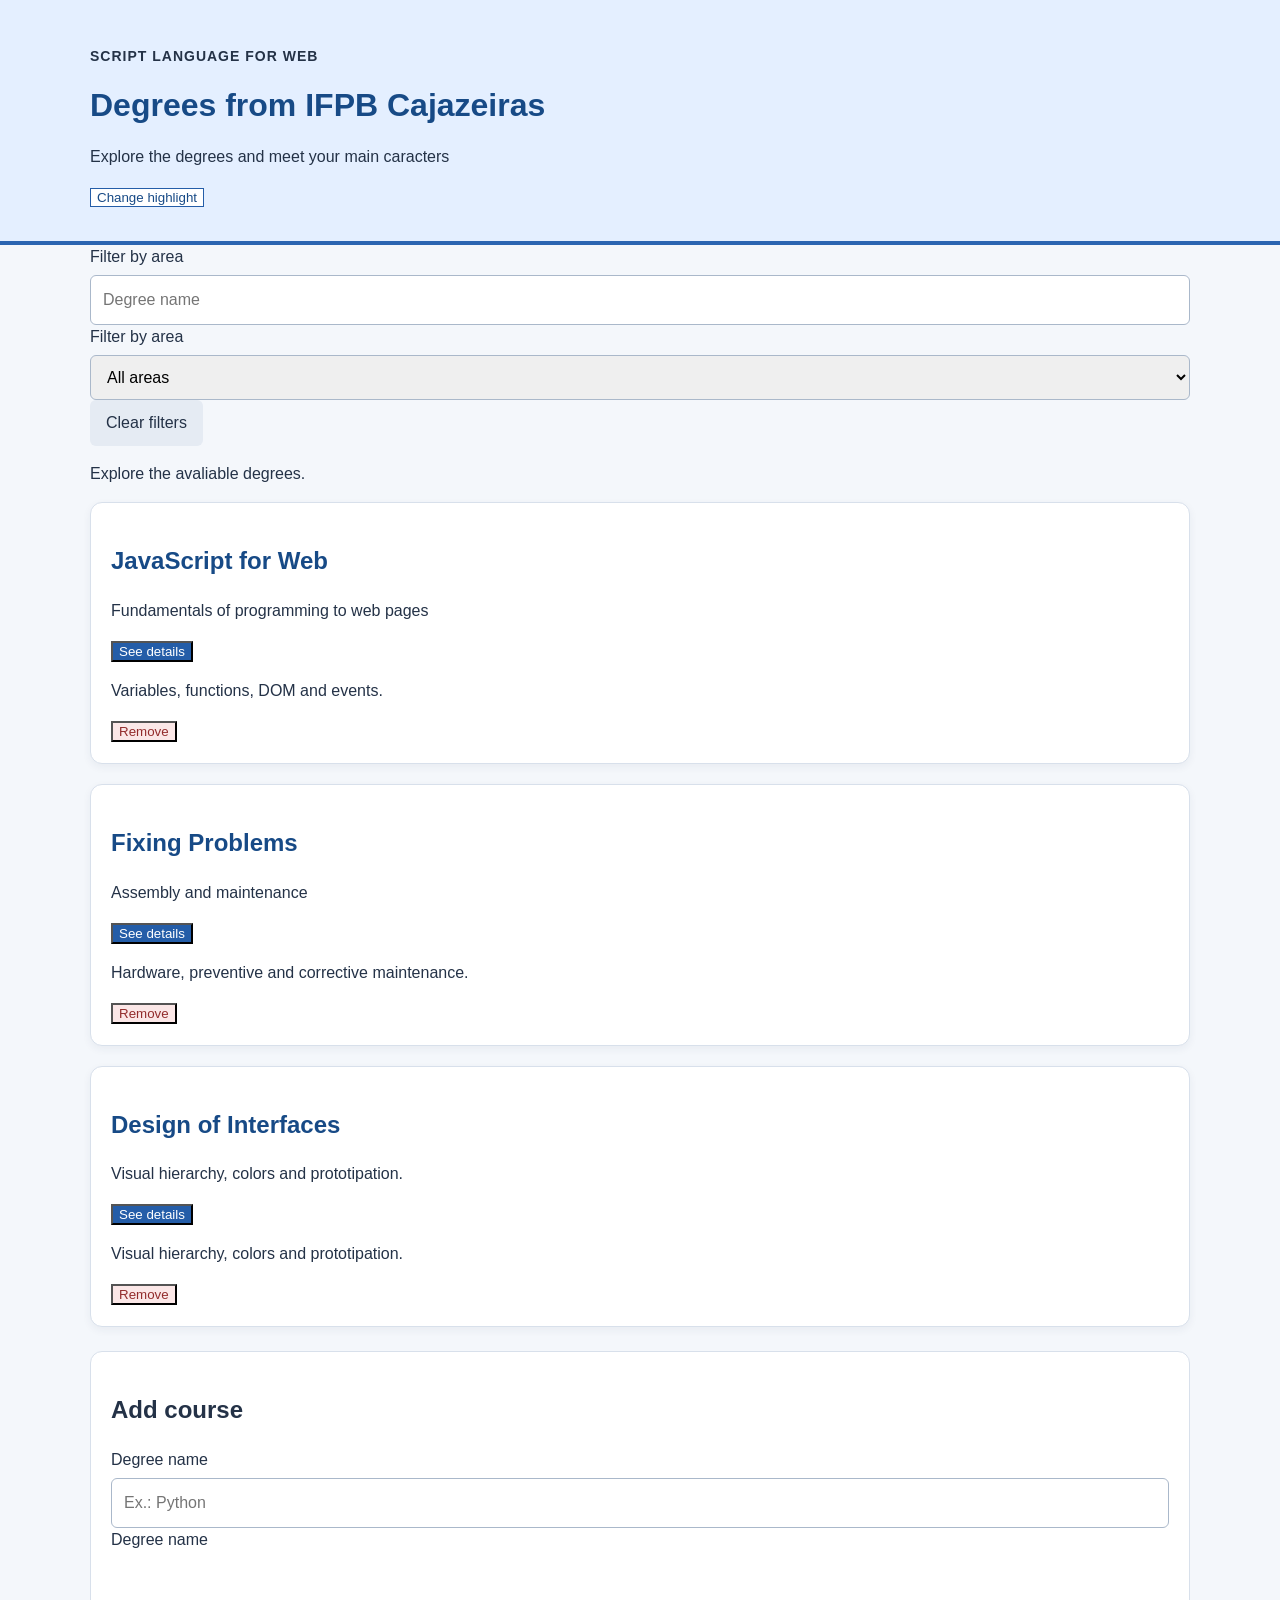
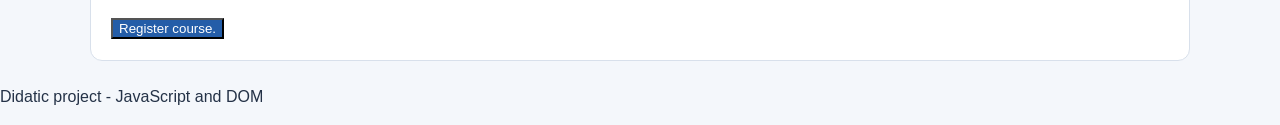
==== class-7/index.html @ cce6c675 "Class 7" ====
<!DOCTYPE html>
<html lang="en">
<head>
    <meta charset="UTF-8">
    <meta name="viewport" content="width=device-width, initial-scale=1.0">
    <title>Interactive Panel of Degrees</title>
    <link rel="stylesheet" href="style.css">
</head>
<body>
    <header class="top">
        <div class="container">
            <p class="identify">Script Language for Web</p>
            <h1 id="main-title">Interactive Panel of Degrees</h1>
            <p id="subtitle">Explore the degrees and meet your main caracters</p>
            <button id="btn-theme" class="button-sec" type="button">Change highlight</button>
        </div>
    </header>
    <main class="container">
        <section class="panel-filters">
            <div class="box">
                <label for="" class="search-box">Filter by area</label>
                <input type="search" name="" id="search-box" placeholder="Degree name">
            </div>
            <div class="box">
                <label for="filter-area">Filter by area</label>
                <select name="" id="filter-area">
                    <option value="all">All areas</option>
                    <option value="programming">Programming</option>
                    <option value="infraestructure">Infraestructure</option>
                    <option value="design">Design</option>
                </select>
            </div>
            <button type="button" class="button" id="clear-button">Clear filters</button>
        </section>
        <p class="messages" id="messages" role="status">Explore the avaliable degrees.</p>
        <section class="grade-of-degrees" id="degrees-list" aria-label="List of degrees">
            <article class="card-degree" data-area="programming">
                <h2>JavaScript for Web</h2>
                <p class="description">Fundamentals of programming to web pages</p>
                <button type="button" class="main-button" data-action="details">See details</button>
                <p class="hidden-details">Variables, functions, DOM and events.</p>
                <button type="button" class="button-danger" data-action="remove">Remove</button>
            </article>
            <article class="card-degree" data-area="infraestructure">
                <h2>Fixing Problems</h2>
                <p class="description">Assembly and maintenance</p>
                <button type="button" class="main-button" data-action="details">See details</button>
                <p class="hidden-details">Hardware, preventive and corrective maintenance.</p>
                <button type="button" class="button-danger" data-action="remove">Remove</button>
            </article>
            <article class="card-degree" data-area="design">
                <h2>Design of Interfaces</h2>
                <p class="description">Visual hierarchy, colors and prototipation.</p>
                <button type="button" class="main-button" data-action="details">See details</button>
                <p class="hidden-details">Visual hierarchy, colors and prototipation.</p>
                <button type="button" class="button-danger" data-action="remove">Remove</button>
            </article>
        </section>
        <section class="register-panel">
            <h2>Add course</h2>
            <form action="">
                <div class="box">
                    <label for="degree-name">Degree name</label>
                    <input type="text" name="name" id="degree-name" required placeholder="Ex.: Python">
                </div>
                <div class="box">
                    <label for="degree-name">Degree name</label>
                    <section name="area" required id="degree-name">
                        <option value="programming"></option>
                        <option value="infraestructure"></option>
                        <option value="design"></option>
                    </section>
                </div>
                <button type="submit" class="main-button">Register course.</button>
            </form>
        </section>
    </main>
    <footer class="foot">
        <p>Didatic project - JavaScript and DOM</p>
    </footer>
    <script src="main.js"></script>
</body>
</html>
---- class-7/style.css ----
* {
    box-sizing: border-box;
}

body {
    margin: 0;
    font-family: Arial, sans-serif;
    color: #243247;
    background: #f4f7fb;
    line-height: 1.5;
}

.container {
    width: min(100% - 32px, 1100px);
    margin: 0 auto;
}

.top {
    padding: 32px 0;
    background: #e4efff;
    border-bottom: 4px solid #2b65b1;
}

.identify {
    font-size: 14px;
    font-weight: bold;
    text-transform: uppercase;
    letter-spacing: 1px;
}

h1 {
    margin: 12px 0;
    color: #174a86;
}

.filter-area,
.register-panel {
    display: flex;
    flex-wrap: wrap;
    align-items: end;
    gap: 16px;
    padding: 20px;
    margin: 24px 0;
    background: #ffffff;
    border: 1px solid #d8e0eb;
    border-radius: 12px;
}

.register-panel {
    display: block;
}

.box {
    display: flex;
    flex-direction: column;
    gap: 6px;
    flex: 1;
    min-width: 180px;
}

input,
select {
    width: 100%;
    padding: 12px;
    border: 1px solid #aab8ca;
    border-radius: 6px;
    font: inherit;
}

.button {
    padding: 11px 16px;
    border: 0;
    border-radius: 6px;
    background: #e5ebf3;
    color: #243247;
    cursor: pointer;
    font: inherit;
}

.main-button {
    background: #245da8;
    color: #ffffff;
}

.button-sec {
    background: #ffffff;
    border: 1px solid #245da8;
    color: #174a86;
}

.button-danger {
    background: #fbe7e7;
    color: #922b2b;
}

.grade-of-degrees{
    display: grid;
    grid-template-columns: repeat((auto-fit, minmax(250px, 1fr)));
    gap: 20px;
}

.card-degree h2{
    color: #174a86;
}

.details{
    padding: 12px;
    background: #edf5ff;
    border-radius: 6px;
}

.card-degree{
    padding: 20px;
    background: white;
    border: 1px solid #d8e0eb;
    border-radius: 12px;
    box-shadow: 0 3px 8px rgba(30, 50, 80, 0.06);
}

.message{
    padding: 12px 16px;
    background-color: #e6f1ff;
    border-radius: 8px;
}

.sucess-message{
    color: #14532d;
    background: #dcfce7;
}
.error-message{
    color: #922b2b;
    background: #fee2e2;
}

.highlights{
    border-color: #245da8;
    box-shadow: 0 0 0 3px #c9e0ff;
}

.theme-toggle{
    background: #fff7d6;
}

.hidden{
    display: none;
}

.card-degree.expanded{

}
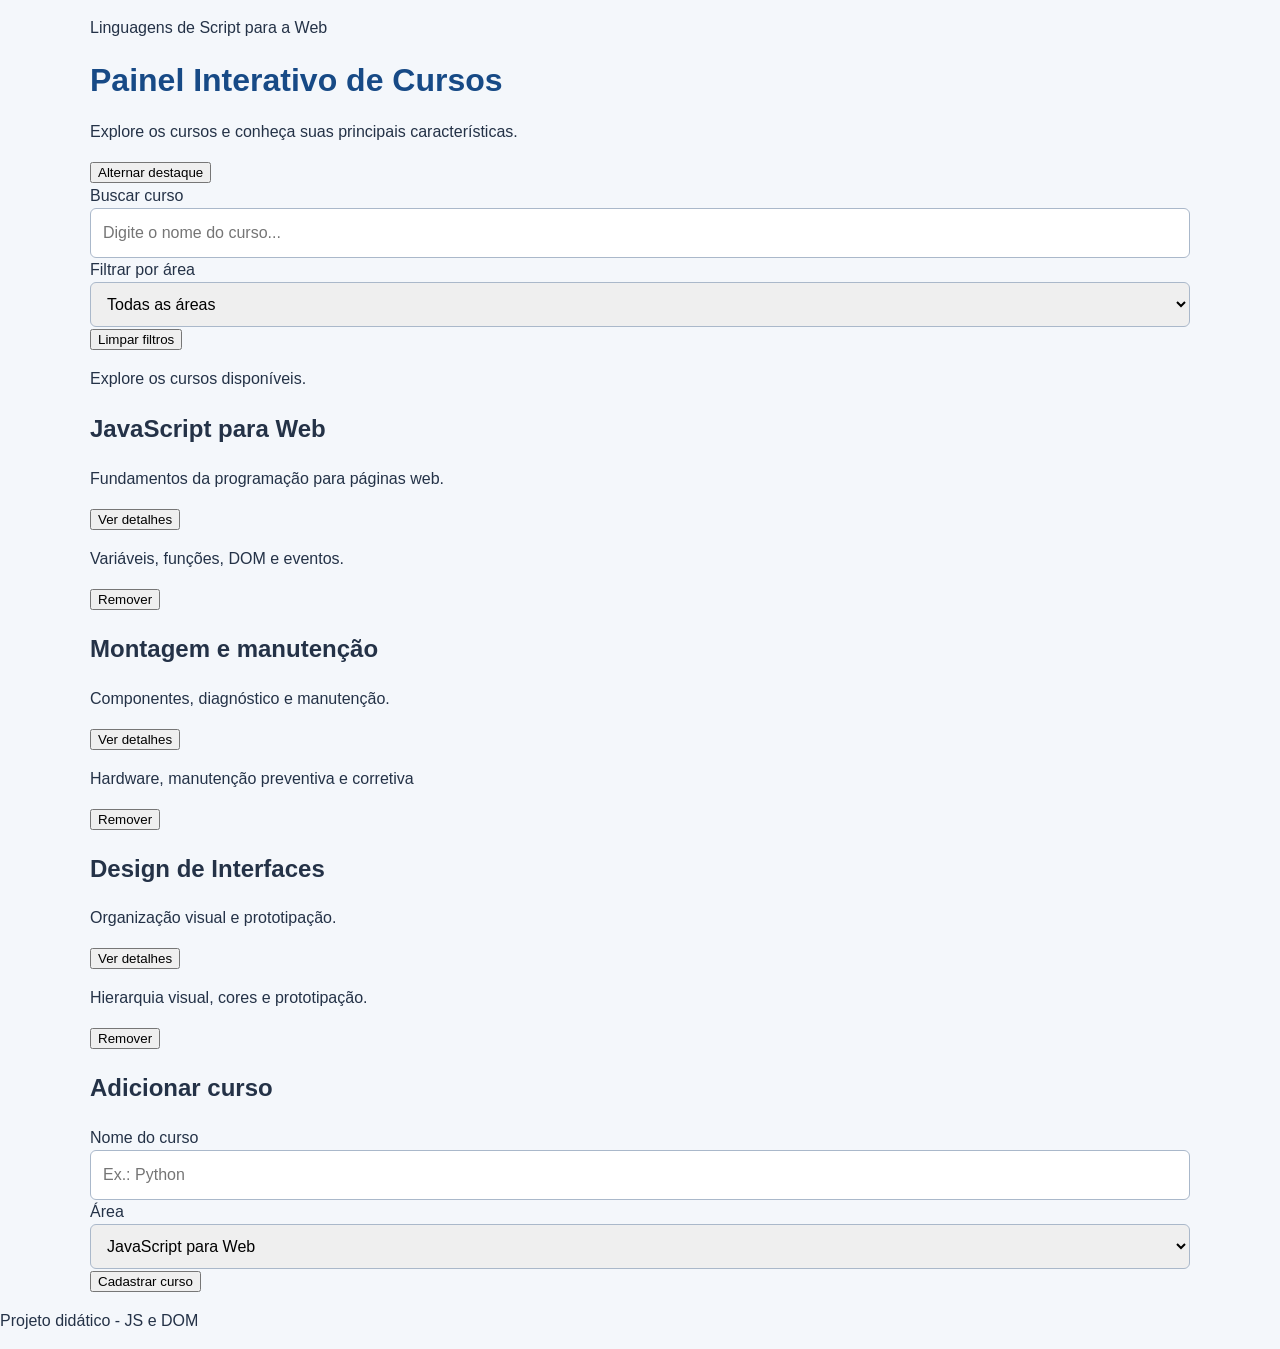
==== commit 4c5ba85b: "Atualizando a página com conteúdo em português, pois estava bugando" ====
--- a/class-7/index.html
+++ b/class-7/index.html
@@ -1,83 +1,95 @@
 <!DOCTYPE html>
-<html lang="en">
+<html lang="pt-br">
+
 <head>
     <meta charset="UTF-8">
     <meta name="viewport" content="width=device-width, initial-scale=1.0">
-    <title>Interactive Panel of Degrees</title>
+    <title>Painel Interativo de Cursos | LSW</title>
     <link rel="stylesheet" href="style.css">
 </head>
+
 <body>
-    <header class="top">
+    <header class="topo">
         <div class="container">
-            <p class="identify">Script Language for Web</p>
-            <h1 id="main-title">Interactive Panel of Degrees</h1>
-            <p id="subtitle">Explore the degrees and meet your main caracters</p>
-            <button id="btn-theme" class="button-sec" type="button">Change highlight</button>
+            <p class="identificacao">Linguagens de Script para a Web</p>
+            <h1 id="titulo-principal">Painel Interativo de Cursos</h1>
+            <p id="subtitulo">
+                Explore os cursos e conheça suas principais características.
+            </p>
+            <button id="btn-tema" class="botao botao--secundario" type="button">
+                Alternar destaque
+            </button>
         </div>
     </header>
+
     <main class="container">
-        <section class="panel-filters">
-            <div class="box">
-                <label for="" class="search-box">Filter by area</label>
-                <input type="search" name="" id="search-box" placeholder="Degree name">
+        <section class="painel-filtros">
+            <div class="campo">
+                <label for="campo-busca">Buscar curso</label>
+                <input id="campo-busca" type="search" placeholder="Digite o nome do curso...">
             </div>
-            <div class="box">
-                <label for="filter-area">Filter by area</label>
-                <select name="" id="filter-area">
-                    <option value="all">All areas</option>
-                    <option value="programming">Programming</option>
-                    <option value="infraestructure">Infraestructure</option>
+            <div class="campo">
+                <label for="filtro-area">Filtrar por área</label>
+                <select id="filtro-area">
+                    <option value="todos">Todas as áreas</option>
+                    <option value="programacao">Programação</option>
+                    <option value="infraestrutura">Infraestrutura</option>
                     <option value="design">Design</option>
                 </select>
             </div>
-            <button type="button" class="button" id="clear-button">Clear filters</button>
+            <button id="btn-limpar" class="botao" type="button">Limpar filtros</button>
         </section>
-        <p class="messages" id="messages" role="status">Explore the avaliable degrees.</p>
-        <section class="grade-of-degrees" id="degrees-list" aria-label="List of degrees">
-            <article class="card-degree" data-area="programming">
-                <h2>JavaScript for Web</h2>
-                <p class="description">Fundamentals of programming to web pages</p>
-                <button type="button" class="main-button" data-action="details">See details</button>
-                <p class="hidden-details">Variables, functions, DOM and events.</p>
-                <button type="button" class="button-danger" data-action="remove">Remove</button>
+
+        <p id="mensagem" class="mensagem" role="status">
+            Explore os cursos disponíveis.
+        </p>
+
+        <section id="lista-cursos" class="grade-cursos" aria-label="Lista de cursos">
+            <article class="card-curso" data-area="programacao">
+                <h2>JavaScript para Web</h2>
+                <p class="descricao">Fundamentos da programação para páginas web.</p>
+                <button class="botao botao--principal" type="button" data-acao="detalhes">Ver detalhes</button>
+                <p class="detalhes oculto">Variáveis, funções, DOM e eventos.</p>
+                <button class="botao botao--perigo" type="button" data-acao="remover">Remover</button>
             </article>
-            <article class="card-degree" data-area="infraestructure">
-                <h2>Fixing Problems</h2>
-                <p class="description">Assembly and maintenance</p>
-                <button type="button" class="main-button" data-action="details">See details</button>
-                <p class="hidden-details">Hardware, preventive and corrective maintenance.</p>
-                <button type="button" class="button-danger" data-action="remove">Remove</button>
+            <article class="card-curso" data-area="infraestrutura">
+                <h2>Montagem e manutenção</h2>
+                <p class="descricao">Componentes, diagnóstico e manutenção.</p>
+                <button class="botao botao--principal" type="button" data-acao="detalhes">Ver detalhes</button>
+                <p class="detalhes oculto">Hardware, manutenção preventiva e corretiva</p>
+                <button class="botao botao--perigo" type="button" data-acao="remover">Remover</button>
             </article>
-            <article class="card-degree" data-area="design">
-                <h2>Design of Interfaces</h2>
-                <p class="description">Visual hierarchy, colors and prototipation.</p>
-                <button type="button" class="main-button" data-action="details">See details</button>
-                <p class="hidden-details">Visual hierarchy, colors and prototipation.</p>
-                <button type="button" class="button-danger" data-action="remove">Remove</button>
+            <article class="card-curso" data-area="programacao">
+                <h2>Design de Interfaces</h2>
+                <p class="descricao">Organização visual e prototipação.</p>
+                <button class="botao botao--principal" type="button" data-acao="detalhes">Ver detalhes</button>
+                <p class="detalhes oculto">Hierarquia visual, cores e prototipação.</p>
+                <button class="botao botao--perigo" type="button" data-acao="remover">Remover</button>
             </article>
         </section>
-        <section class="register-panel">
-            <h2>Add course</h2>
-            <form action="">
-                <div class="box">
-                    <label for="degree-name">Degree name</label>
-                    <input type="text" name="name" id="degree-name" required placeholder="Ex.: Python">
+
+        <section class="painel-cadastro">
+            <h2>Adicionar curso</h2>
+            <form id="form-cadastro">
+                <div class="campo">
+                    <label for="nome-curso">Nome do curso</label>
+                    <input id="nome-curso" name="nome" type="text" required placeholder="Ex.: Python">
                 </div>
-                <div class="box">
-                    <label for="degree-name">Degree name</label>
-                    <section name="area" required id="degree-name">
-                        <option value="programming"></option>
-                        <option value="infraestructure"></option>
-                        <option value="design"></option>
-                    </section>
+                <div class="campo">
+                    <label for="area-curso">Área</label>
+                    <select id="area-curso" name="area" required>
+                        <option value="javascript-web">JavaScript para Web</option>
+                        <option value="montagem-manutencao">Montagem e Manutenção</option>
+                        <option value="design-interfaces">Design de Interfaces</option>
+                    </select>
                 </div>
-                <button type="submit" class="main-button">Register course.</button>
+                <button class="botao botao--principal" type="submit">Cadastrar curso</button>
             </form>
         </section>
     </main>
-    <footer class="foot">
-        <p>Didatic project - JavaScript and DOM</p>
+    <footer class="rodape">
+        <p>Projeto didático - JS e DOM</p>
     </footer>
-    <script src="main.js"></script>
 </body>
+
 </html>
--- a/class-7/style.css
+++ b/class-7/style.css
@@ -138,7 +138,7 @@
 }
 
 .theme-toggle{
-    background: #fff7d6;
+    background-color: #fff7d6;
 }
 
 .hidden{
@@ -146,5 +146,26 @@
 }
 
 .card-degree.expanded{
+    border-color: #245da8;
+    background-color: #f0f7ff;
+}
 
+.foot{
+    margin-top: 32px;
+    padding: 20px;
+    text-align: center;
+    color: #596579;
+}
+button:focus-visible,
+input:focus-visiblem
+select:focus-visible{
+    outline: 3px solid #74a9f5;
+    outline-offset: 2px;
+}
+
+@media (max-width: 600px){
+    .filter-area{
+        align-items: stretch;
+        flex-direction: column;
+    }
 }
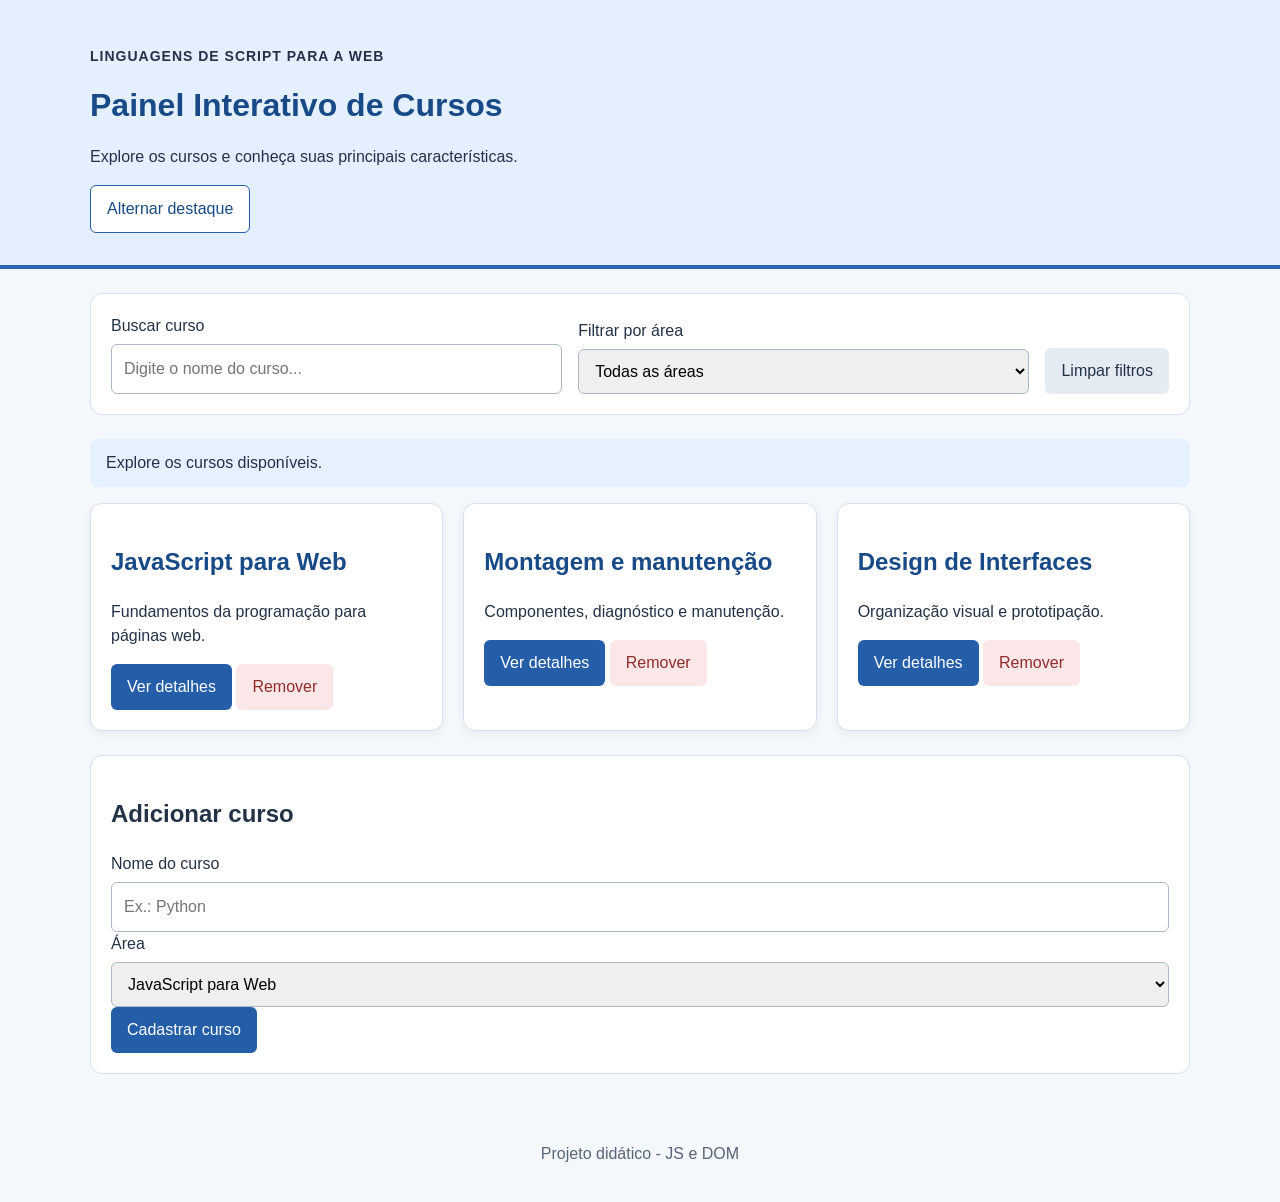
==== commit 21bdda17: "data-area de Design corrigida" ====
--- a/class-7/index.html
+++ b/class-7/index.html
@@ -59,7 +59,7 @@
                 <p class="detalhes oculto">Hardware, manutenção preventiva e corretiva</p>
                 <button class="botao botao--perigo" type="button" data-acao="remover">Remover</button>
             </article>
-            <article class="card-curso" data-area="programacao">
+            <article class="card-curso" data-area="design">
                 <h2>Design de Interfaces</h2>
                 <p class="descricao">Organização visual e prototipação.</p>
                 <button class="botao botao--principal" type="button" data-acao="detalhes">Ver detalhes</button>
@@ -90,6 +90,7 @@
     <footer class="rodape">
         <p>Projeto didático - JS e DOM</p>
     </footer>
+    <script src="main.js"></script>
 </body>
 
 </html>
--- a/class-7/style.css
+++ b/class-7/style.css
@@ -15,13 +15,13 @@
     margin: 0 auto;
 }
 
-.top {
+.topo {
     padding: 32px 0;
     background: #e4efff;
     border-bottom: 4px solid #2b65b1;
 }
 
-.identify {
+.identificacao {
     font-size: 14px;
     font-weight: bold;
     text-transform: uppercase;
@@ -33,8 +33,8 @@
     color: #174a86;
 }
 
-.filter-area,
-.register-panel {
+.painel-filtros,
+.painel-cadastro {
     display: flex;
     flex-wrap: wrap;
     align-items: end;
@@ -46,11 +46,11 @@
     border-radius: 12px;
 }
 
-.register-panel {
+.painel-cadastro {
     display: block;
 }
 
-.box {
+.campo {
     display: flex;
     flex-direction: column;
     gap: 6px;
@@ -67,7 +67,7 @@
     font: inherit;
 }
 
-.button {
+.botao {
     padding: 11px 16px;
     border: 0;
     border-radius: 6px;
@@ -77,94 +77,96 @@
     font: inherit;
 }
 
-.main-button {
+.botao--principal {
     background: #245da8;
     color: #ffffff;
 }
 
-.button-sec {
+.botao--secundario {
     background: #ffffff;
     border: 1px solid #245da8;
     color: #174a86;
 }
 
-.button-danger {
+.botao--perigo {
     background: #fbe7e7;
     color: #922b2b;
 }
 
-.grade-of-degrees{
+.grade-cursos {
     display: grid;
-    grid-template-columns: repeat((auto-fit, minmax(250px, 1fr)));
+    grid-template-columns: repeat(auto-fit, minmax(250px, 1fr));
     gap: 20px;
 }
 
-.card-degree h2{
+.card-curso h2 {
     color: #174a86;
 }
 
-.details{
+.detalhes {
     padding: 12px;
     background: #edf5ff;
     border-radius: 6px;
 }
 
-.card-degree{
+.card-curso {
     padding: 20px;
-    background: white;
+    background: #ffffff;
     border: 1px solid #d8e0eb;
     border-radius: 12px;
     box-shadow: 0 3px 8px rgba(30, 50, 80, 0.06);
 }
 
-.message{
+.mensagem {
     padding: 12px 16px;
-    background-color: #e6f1ff;
+    background: #e6f1ff;
     border-radius: 8px;
 }
 
-.sucess-message{
+.mensagem--sucesso {
     color: #14532d;
     background: #dcfce7;
 }
-.error-message{
+
+.mensagem--erro {
     color: #922b2b;
     background: #fee2e2;
 }
 
-.highlights{
+.destaque {
     border-color: #245da8;
-    box-shadow: 0 0 0 3px #c9e0ff;
+    box-shadow: 0 0 3px #c9e0ff;
 }
 
-.theme-toggle{
-    background-color: #fff7d6;
+.tema-alternativo {
+    background: #fff7d6;
 }
 
-.hidden{
+.oculto {
     display: none;
 }
 
-.card-degree.expanded{
+.card-curso.expandido {
     border-color: #245da8;
-    background-color: #f0f7ff;
+    background: #f0f7ff;
 }
 
-.foot{
+.rodape {
     margin-top: 32px;
     padding: 20px;
     text-align: center;
     color: #596579;
 }
+
 button:focus-visible,
-input:focus-visiblem
-select:focus-visible{
+input:focus-visible,
+select:focus-visible {
     outline: 3px solid #74a9f5;
     outline-offset: 2px;
 }
 
-@media (max-width: 600px){
-    .filter-area{
+@media (max-width: 600px) {
+    .painel-filtros {
         align-items: stretch;
         flex-direction: column;
     }
